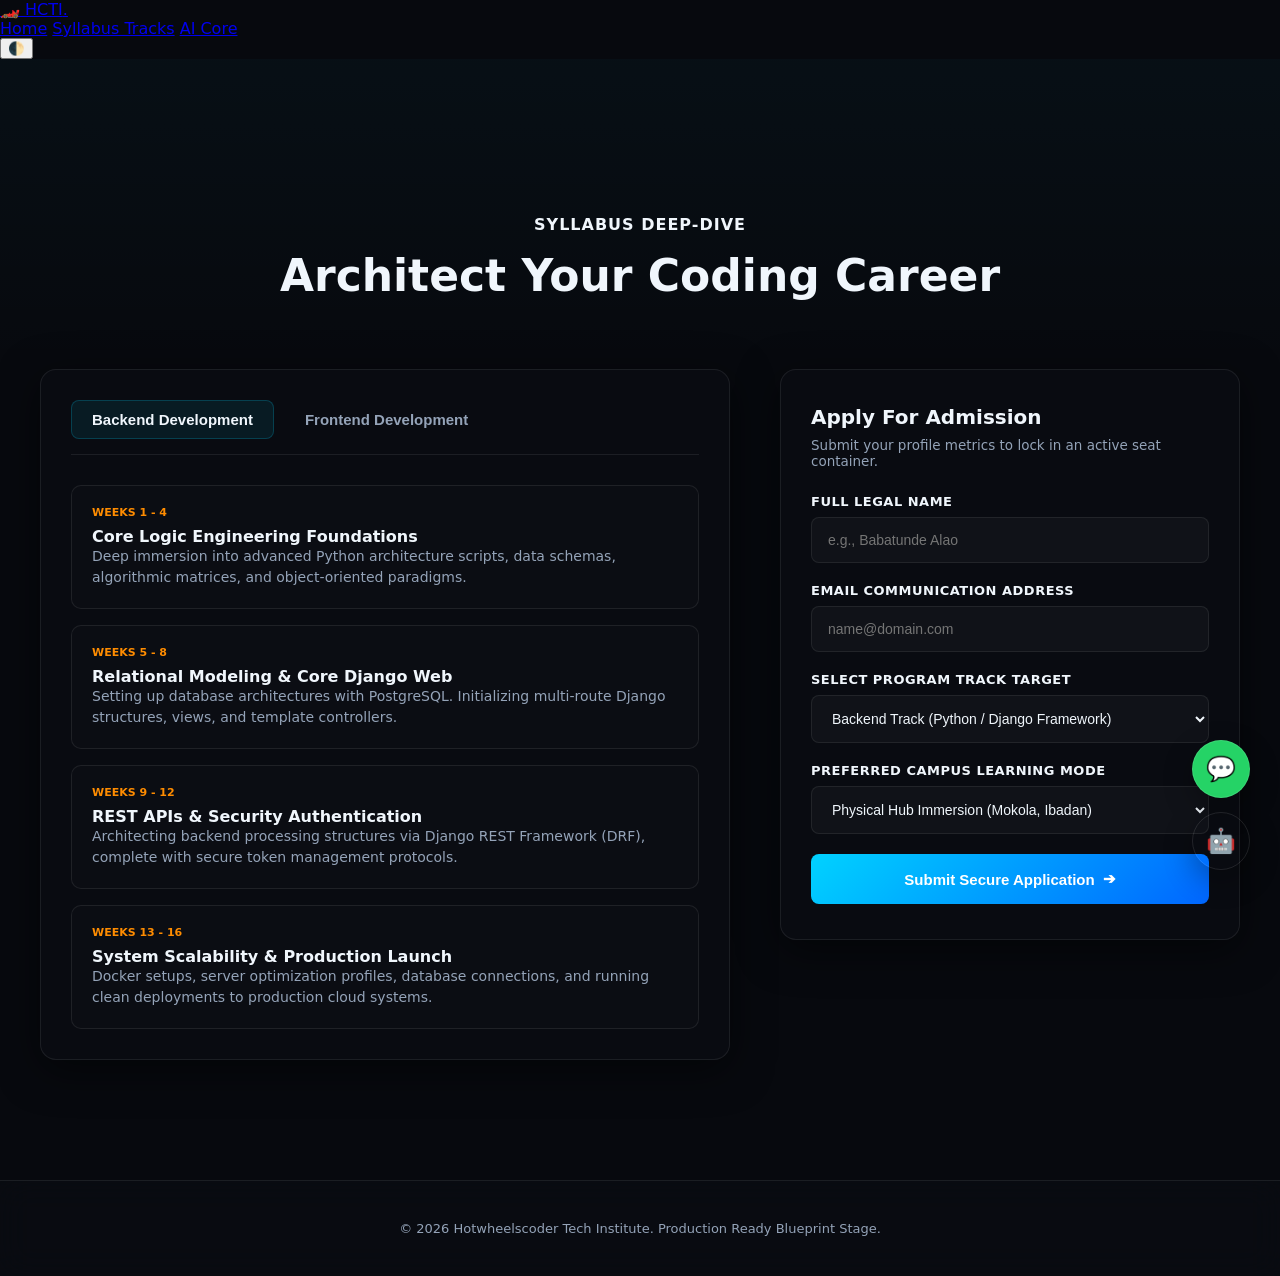
==== courses.html @ 7264a85c "push" ====
<!DOCTYPE html>
<html lang="en" data-theme="dark">
<head>
    <meta charset="UTF-8">
    <meta name="viewport" content="width=device-width, initial-scale=1.0">
    <title>Syllabus tracks & Admissions | HCTI</title>
    <link rel="stylesheet" href="css/variables.css">
    <link rel="stylesheet" href="css/navbar.css">
    <link rel="stylesheet" href="css/footer.css">
    <link rel="stylesheet" href="css/floating-chat.css">
    <link rel="stylesheet" href="css/velocity-bar.css">
    <link rel="stylesheet" href="css/courses-page.css">
</head>
<body id="top-viewport-anchor">

    <div class="hcti-velocity-container">
        <div class="velocity-progress-line" id="scrollProgressLine"></div>
    </div>

    <header class="main-navbar-header">
        <div class="navbar-container">
            <a href="index.html" class="nav-brand-logo">
                <span>🏎️</span> HCTI<span style="color: var(--brand-orange);">.</span>
            </a>
            <nav class="nav-links-wrapper" id="navLinksWrapper">
                <a href="index.html">Home</a>
                <a href="courses.html" class="active">Syllabus Tracks</a>
                <a href="#" id="nav-ai-link">AI Core</a>
            </nav>
            <div class="nav-action-cluster">
                <button class="theme-toggle-trigger" id="themeToggleBtn" aria-label="Toggle Color Theme">🌓</button>
            </div>
        </div>
    </header>

    <section class="courses-hero">
        <p style="color: var(--brand-blue); font-weight: 800; text-transform: uppercase; letter-spacing: 1px;">Syllabus Deep-Dive</p>
        <h1 style="font-size: clamp(28px, 4vw, 44px); font-weight: 900; color: var(--text-main); margin: 8px 0;">Architect Your Coding Career</h1>
    </section>

    <main class="courses-main-container">
        
        <section class="curriculum-card">
            <div class="track-toggle-tabs">
                <button class="track-tab-btn active" id="tabBackend">Backend Development</button>
                <button class="track-tab-btn" id="tabFrontend">Frontend Development</button>
            </div>

            <div class="curriculum-timeline" id="curriculumTimelineStage">
                </div>
        </section>

        <aside class="registration-sticky-sidebar">
            <div class="admission-form-card">
                <h3>Apply For Admission</h3>
                <p style="font-size: 13.5px; color: var(--text-muted); margin: 0 0 25px 0;">Submit your profile metrics to lock in an active seat container.</p>
                
                <form id="hctiAdmissionForm">
                    <div class="form-group">
                        <label for="studentName">Full Legal Name</label>
                        <input type="text" id="studentName" placeholder="e.g., Babatunde Alao" required>
                    </div>

                    <div class="form-group">
                        <label for="studentEmail">Email Communication Address</label>
                        <input type="email" id="studentEmail" placeholder="name@domain.com" required>
                    </div>

                    <div class="form-group">
                        <label for="targetTrack">Select Program Track Target</label>
                        <select id="targetTrack" required>
                            <option value="backend">Backend Track (Python / Django Framework)</option>
                            <option value="frontend">Frontend Track (Vanilla JS / System UI)</option>
                        </select>
                    </div>

                    <div class="form-group">
                        <label for="learningMode">Preferred Campus Learning Mode</label>
                        <select id="learningMode" required>
                            <option value="physical">Physical Hub Immersion (Mokola, Ibadan)</option>
                            <option value="virtual">Virtual Online Streaming Cohort</option>
                        </select>
                    </div>

                    <button type="submit" class="btn-submit-application">
                        <span>Submit Secure Application</span>
                        <span>➔</span>
                    </button>
                </form>
            </div>
        </aside>

    </main>

    <footer class="master-footer" style="background: var(--bg-nav-main); border-top: 1px solid var(--border-color); padding: 40px 24px; text-align: center;">
        <p style="font-size: 13px; color: var(--text-muted); margin: 0;">&copy; 2026 Hotwheelscoder Tech Institute. Production Ready Blueprint Stage.</p>
    </footer>

    <div class="hcti-floating-nexus">
        <a href="https://wa.me/234XXXXXXXXXX" target="_blank" class="floating-action-node node-whatsapp">💬</a>
        <div class="floating-action-node node-ai-trigger" id="floatingAiBtn">🤖</div>
    </div>

    <div class="hcti-chat-panel" id="hctiChatPanel">
        <div class="chat-panel-header">
            <div class="chat-panel-title-block"><h3>HCTI AI Core</h3><span class="chat-status-tag">Online</span></div>
            <button class="btn-chat-close" id="closeChatBtn">✕</button>
        </div>
        <div class="chat-messages-stage" id="chatMessageStage">
            <div class="msg-bubble ai-bot">Ask me any questions about our specific course tracks or pricing installments!</div>
        </div>
        <form class="chat-panel-footer-form" id="chatForm">
            <input type="text" id="chatInput" placeholder="Type data request..." required>
            <button type="submit" class="btn-chat-send">➔</button>
        </form>
    </div>

    <script src="js/theme.js"></script>
    <script src="js/navbar.js"></script>
    <script src="js/chat.js"></script>
    <script src="js/velocity.js"></script>
    <script src="js/registration.js"></script>
</body>
</html>
---- css/variables.css ----
/* css/variables.css */

/* CYBER DARK MODE */
:root[data-theme="dark"] {
    --bg-main: #07090e;
    --bg-nav-main: rgba(10, 12, 18, 0.85);
    --bg-nav-sub: rgba(16, 22, 35, 0.9);
    --bg-sidebar: #0b0f17;
    --text-main: #f0f6fc;
    --text-muted: #94a3b8;
    
    /* Premium Gradients from Logo */
    --brand-orange: linear-gradient(135deg, #ff4500 0%, #ff8c00 100%);
    --brand-blue: linear-gradient(135deg, #00d2ff 0%, #0066ff 100%);
    --brand-silver: linear-gradient(135deg, #ffffff 0%, #94a3b8 100%);
    --animated-hover-bg: linear-gradient(90deg, rgba(0, 210, 255, 0.15), rgba(255, 69, 0, 0.15));
    
    --border-color: rgba(255, 255, 255, 0.08);
    --shadow-premium: 0 10px 40px rgba(0, 0, 0, 0.5);
}

/* PREMIUM LIGHT MODE (No boring solid whites!) */
:root[data-theme="light"] {
    /* A rich, premium slate-to-blue silk gradient blend background */
    --bg-main: #f1f5f9;
    --bg-nav-main: rgba(239, 246, 255, 0.85);
    --bg-nav-sub: rgba(226, 232, 240, 0.9);
    --bg-sidebar: #ffffff;
    --text-main: #0f172a;
    --text-muted: #475569;
    
    /* High-contrast vibrant blends for light layout */
    --brand-orange: linear-gradient(135deg, #e64a19 0%, #f57c00 100%);
    --brand-blue: linear-gradient(135deg, #0091ea 0%, #0d47a1 100%);
    --brand-silver: linear-gradient(135deg, #1e293b 0%, #475569 100%);
    --animated-hover-bg: linear-gradient(90deg, rgba(0, 145, 234, 0.1), rgba(230, 74, 25, 0.1));
    
    --border-color: rgba(15, 23, 42, 0.08);
    --shadow-premium: 0 10px 40px rgba(15, 23, 42, 0.08);
}

body {
    background-color: var(--bg-main);
    color: var(--text-main);
    font-family: 'Segoe UI', system-ui, sans-serif;
    margin: 0;
    padding: 0;
    transition: background-color 0.4s ease, color 0.4s ease;
    overflow-x: hidden;
}
---- css/navbar.css ----
/* css/navbar.css */

/* --- MAIN TIER HEADER --- */
.main-nav {
    position: fixed;
    top: 0;
    left: 0;
    width: 100%;
    z-index: 10000;
    background: var(--bg-nav-main);
    backdrop-filter: blur(16px);
    -webkit-backdrop-filter: blur(16px);
    border-bottom: 1px solid var(--border-color);
    transition: all 0.3s ease;
}

.nav-container {
    max-width: 1400px;
    margin: 0 auto;
    padding: 12px 24px;
    display: flex;
    justify-content: space-between;
    align-items: center;
}

.nav-logo h1 {
    font-size: 22px;
    font-weight: 900;
    margin: 0;
    letter-spacing: 1.5px;
    background: var(--brand-orange);
    -webkit-background-clip: text;
    -webkit-text-fill-color: transparent;
}

/* Master Menu Container */
.menu-wrapper {
    display: flex;
    align-items: center;
    gap: 30px;
}

.nav-links {
    display: flex;
    align-items: center;
    gap: 25px;
    list-style: none;
    margin: 0;
    padding: 0;
}

.nav-links a {
    text-decoration: none;
    color: var(--text-main);
    font-weight: 600;
    font-size: 14px;
    padding: 8px 16px;
    border-radius: 6px;
    transition: all 0.3s ease;
}

/* Crazy Background Color Hover Animation for Main Links */
.nav-links a:not(.btn-style):hover {
    background: var(--animated-hover-bg);
    box-shadow: 0 4px 12px var(--border-color);
}

/* --- INTEGRATED UTILITY ACTIONS --- */
.nav-actions {
    display: flex;
    align-items: center;
    gap: 15px;
}

/* Premium Buttons */
.btn-style {
    text-decoration: none;
    font-weight: 700;
    font-size: 13px;
    padding: 10px 20px;
    border-radius: 8px;
    transition: transform 0.2s ease;
}
.btn-login {
    color: var(--text-main);
    border: 1px solid var(--border-color);
}
.btn-register {
    background: var(--brand-blue);
    color: #ffffff !important;
}
.btn-style:hover {
    transform: translateY(-2px);
}

/* Interactive Search Bar Panel */
.search-box {
    display: flex;
    align-items: center;
    position: relative;
}
.search-input {
    width: 180px;
    padding: 8px 14px;
    border-radius: 20px;
    border: 1px solid var(--border-color);
    background: rgba(0,0,0,0.05);
    color: var(--text-main);
    font-size: 13px;
    transition: width 0.4s ease;
}
:root[data-theme="dark"] .search-input {
    background: rgba(255,255,255,0.05);
}
.search-input:focus {
    width: 260px;
    outline: none;
    border-color: #0066ff;
}

/* --- DUAL STICKY TIER (SUB-NAVBAR) --- */
.sub-nav {
    position: fixed;
    top: 65px; /* Sits perfectly underneath Main Nav */
    left: 0;
    width: 100%;
    z-index: 9999;
    background: var(--bg-nav-sub);
    backdrop-filter: blur(12px);
    -webkit-backdrop-filter: blur(12px);
    border-bottom: 1px solid var(--border-color);
    box-shadow: var(--shadow-premium);
    transition: transform 0.3s ease;
}

.sub-container {
    max-width: 1400px;
    margin: 0 auto;
    padding: 8px 24px;
    display: flex;
    align-items: center;
}

.sub-links {
    display: flex;
    gap: 20px;
    list-style: none;
    margin: 0;
    padding: 0;
}

.sub-links a {
    text-decoration: none;
    color: var(--text-muted);
    font-size: 13px;
    font-weight: 500;
    transition: color 0.2s ease;
}
.sub-links a:hover {
    color: var(--text-main);
}

/* Floating AI Chat Trigger Badge */
.ai-badge {
    margin-left: auto;
    background: var(--brand-orange);
    color: #fff;
    font-size: 11px;
    font-weight: 800;
    padding: 4px 10px;
    border-radius: 20px;
    cursor: pointer;
    animation: pulseGlow 2s infinite alternate;
}

@keyframes pulseGlow {
    0% { transform: scale(1); box-shadow: 0 0 0 rgba(255,69,0,0); }
    100% { transform: scale(1.05); box-shadow: 0 0 12px rgba(255,69,0,0.4); }
}

/* Controls Header Toggles */
.theme-toggle-btn {
    background: none;
    border: none;
    font-size: 16px;
    cursor: pointer;
}
.menu-trigger {
    display: none;
    flex-direction: column;
    gap: 5px;
    background: none;
    border: none;
    cursor: pointer;
}
.menu-trigger span {
    width: 24px;
    height: 3px;
    background: var(--text-main);
    border-radius: 2px;
}

/* --- MOBILE RESPONSIVENESS CAPABILITIES --- */
@media (max-width: 1024px) {
    .sub-nav {
        display: none; /* Hide standard subbar on portable dimensions */
    }
    .menu-trigger {
        display: flex;
    }
    .menu-wrapper {
        position: fixed;
        top: 0;
        right: -100%;
        width: 320px;
        height: 100vh;
        background: var(--bg-sidebar);
        flex-direction: column;
        align-items: flex-start;
        justify-content: flex-start;
        padding: 100px 30px;
        gap: 35px;
        transition: right 0.4s cubic-bezier(0.77, 0, 0.175, 1);
        box-shadow: -10px 0 40px rgba(0,0,0,0.2);
    }
    .menu-wrapper.active {
        right: 0;
    }
    .nav-links, .nav-actions {
        flex-direction: column;
        align-items: flex-start;
        width: 100%;
    }
    .search-input {
        width: 100%;
    }
    .search-input:focus {
        width: 100%;
    }
    
    /* Injected Dropdown Group for Mobile Side-panel */
    .mobile-dropdown-group {
        width: 100%;
        border-top: 1px solid var(--border-color);
        padding-top: 15px;
    }
    .mobile-dropdown-title {
        font-size: 12px;
        font-weight: 700;
        color: var(--text-muted);
        text-transform: uppercase;
        margin-bottom: 10px;
    }
}
---- css/footer.css ----
/* css/footer.css */

.master-footer {
    background: var(--bg-nav-main);
    backdrop-filter: blur(16px);
    -webkit-backdrop-filter: blur(16px);
    border-top: 1px solid var(--border-color);
    padding: 80px 24px 30px 24px;
    margin-top: 40px;
    position: relative;
    z-index: 10;
}

.footer-max-width {
    max-width: 1400px;
    margin: 0 auto;
}

/* ==========================================================================
   TIER 1: UPPER BRANDING & NEWSLETTER DECK
   ========================================================================== */
.footer-top-deck {
    display: flex;
    justify-content: space-between;
    align-items: center;
    gap: 40px;
    padding-bottom: 40px;
    border-bottom: 1px solid var(--border-color);
    margin-bottom: 50px;
}

/* Premium Logo Placeholder Graphic Box */
.footer-logo-box {
    display: flex;
    flex-direction: column;
    gap: 8px;
}

.footer-dummy-logo {
    font-size: 22px;
    font-weight: 900;
    letter-spacing: -0.5px;
    color: var(--text-main);
    display: flex;
    align-items: center;
    gap: 10px;
}

/* Premium Pulsing Hub Status Dot Indicator */
.status-indicator-pill {
    display: inline-flex;
    align-items: center;
    gap: 6px;
    font-size: 11px;
    font-weight: 700;
    text-transform: uppercase;
    letter-spacing: 0.5px;
    background: rgba(0, 255, 136, 0.06);
    color: #00ff88;
    padding: 4px 10px;
    border-radius: 50px;
    border: 1px solid rgba(0, 255, 136, 0.15);
    width: fit-content;
}

.pulse-dot {
    width: 6px;
    height: 6px;
    background: #00ff88;
    border-radius: 50%;
    box-shadow: 0 0 8px #00ff88;
    animation: neonPulse 1.8s infinite ease-in-out;
}

@keyframes neonPulse {
    0% { transform: scale(0.9); opacity: 0.6; }
    50% { transform: scale(1.2); opacity: 1; box-shadow: 0 0 14px #00ff88; }
    100% { transform: scale(0.9); opacity: 0.6; }
}

/* High-End Newsletter Box Form Input */
.footer-newsletter-box {
    display: flex;
    background: rgba(255, 255, 255, 0.02);
    border: 1px solid var(--border-color);
    padding: 6px;
    border-radius: 50px;
    width: 100%;
    max-width: 420px;
    transition: border-color 0.3s ease;
}

.footer-newsletter-box:focus-within {
    border-color: rgba(0, 102, 255, 0.4);
}

.footer-newsletter-box input {
    background: transparent;
    border: none;
    outline: none;
    padding: 0 20px;
    color: var(--text-main);
    font-size: 14px;
    flex-grow: 1;
}

.footer-newsletter-box input::placeholder {
    color: var(--text-muted);
}

.btn-newsletter-submit {
    background: var(--brand-blue);
    color: #ffffff;
    border: none;
    outline: none;
    padding: 12px 26px;
    border-radius: 50px;
    font-size: 13px;
    font-weight: 700;
    cursor: pointer;
    transition: all 0.3s ease;
}

.btn-newsletter-submit:hover {
    background: var(--brand-orange);
    box-shadow: 0 4px 12px var(--glow-orange);
}

/* ==========================================================================
   TIER 2: THE NAVIGATION WEB LINKS GRID
   ========================================================================== */
.footer-links-grid {
    display: grid;
    grid-template-columns: repeat(4, 1fr);
    gap: 40px;
    padding-bottom: 50px;
    border-bottom: 1px solid var(--border-color);
}

.footer-column h4 {
    font-size: 14px;
    font-weight: 800;
    text-transform: uppercase;
    letter-spacing: 1px;
    color: var(--text-main);
    margin: 0 0 20px 0;
}

.footer-column ul {
    list-style: none;
    padding: 0;
    margin: 0;
    display: flex;
    flex-direction: column;
    gap: 12px;
}

.footer-column ul li a {
    font-size: 14px;
    color: var(--text-muted);
    text-decoration: none;
    transition: color 0.2s ease, transform 0.2s ease;
    display: inline-block;
}

.footer-column ul li a:hover {
    color: var(--text-main);
    transform: translateX(4px); /* Interactive nudge slide forward */
}

/* ==========================================================================
   TIER 3: BASE BAR & COPYRIGHT ENGINE
   ========================================================================== */
.footer-base-bar {
    display: flex;
    justify-content: space-between;
    align-items: center;
    padding-top: 30px;
}

.copyright-text {
    font-size: 13px;
    color: var(--text-muted);
    margin: 0;
}

.btn-back-to-top {
    background: transparent;
    border: 1px solid var(--border-color);
    color: var(--text-muted);
    width: 40px;
    height: 40px;
    border-radius: 50%;
    display: flex;
    align-items: center;
    justify-content: center;
    cursor: pointer;
    text-decoration: none;
    font-size: 14px;
    transition: all 0.3s ease;
}

.btn-back-to-top:hover {
    border-color: var(--text-main);
    color: var(--text-main);
    transform: translateY(-4px);
}

/* ==========================================================================
   ⚡ MEDIA RESPONSIVENESS ADAPTATIONS 
   ========================================================================== */
@media (max-width: 968px) {
    .footer-links-grid {
        grid-template-columns: repeat(2, 1fr); /* Collapse grid to 2x2 on tablets */
        gap: 30px;
    }
    .footer-top-deck {
        flex-direction: column; /* Stack logo above form field on tablets */
        align-items: flex-start;
        gap: 24px;
    }
    .footer-newsletter-box {
        max-width: 100%; /* Stretch search line input fully onto available spaces */
    }
}

@media (max-width: 480px) {
    .footer-links-grid {
        grid-template-columns: 1fr; /* Collapse down to 1 clean column on small phones */
        gap: 25px;
    }
    .footer-base-bar {
        flex-direction: column-reverse; /* Put arrow control safely atop copy lines */
        gap: 20px;
        text-align: center;
    }
    .master-footer {
        padding: 50px 20px 24px 20px;
    }
}
---- css/floating-chat.css ----
/* css/floating-chat.css */

/* --- TIER 1: FLOATING ACTION BUTTONS HUB --- */
.hcti-floating-nexus {
    position: fixed;
    bottom: 30px;
    right: 30px;
    display: flex;
    flex-direction: column;
    gap: 14px;
    z-index: 999; /* Keeps it layered above all section assets safely */
}

.floating-action-node {
    width: 56px;
    height: 56px;
    border-radius: 50%;
    display: flex;
    align-items: center;
    justify-content: center;
    font-size: 24px;
    cursor: pointer;
    text-decoration: none;
    box-shadow: 0 10px 30px rgba(0, 0, 0, 0.3);
    border: 1px solid rgba(255, 255, 255, 0.1);
    transition: transform 0.3s cubic-bezier(0.16, 1, 0.3, 1), box-shadow 0.3s ease;
}

.floating-action-node:hover {
    transform: scale(1.1) translateY(-4px);
}

/* Individual Platform Branding Tints */
.node-whatsapp {
    background: #25D366;
    color: #ffffff;
}
.node-whatsapp:hover {
    box-shadow: 0 10px 25px rgba(37, 211, 102, 0.4);
}

.node-ai-trigger {
    background: linear-gradient(135deg, var(--brand-blue) 0%, #00d2ff 100%);
    color: #ffffff;
}
.node-ai-trigger:hover {
    box-shadow: 0 10px 25px var(--glow-blue);
}

/* --- TIER 2: HIGH-END SLIDE-UP AI CHAT PANEL --- */
.hcti-chat-panel {
    position: fixed;
    bottom: 105px;
    right: 30px;
    width: 380px;
    height: 500px;
    background: var(--bg-nav-main);
    backdrop-filter: blur(20px);
    -webkit-backdrop-filter: blur(20px);
    border: 1px solid var(--border-color);
    border-radius: 16px;
    box-shadow: var(--shadow-premium);
    display: flex;
    flex-direction: column;
    overflow: hidden;
    z-index: 1000;
    
    /* Animation Properties: Hidden by default */
    opacity: 0;
    transform: translateY(30px) scale(0.95);
    pointer-events: none;
    transition: all 0.4s cubic-bezier(0.16, 1, 0.3, 1);
}

/* Active Class triggered via JavaScript */
.hcti-chat-panel.active {
    opacity: 1;
    transform: translateY(0) scale(1);
    pointer-events: auto;
}

/* Panel Header Structure */
.chat-panel-header {
    background: linear-gradient(90deg, rgba(0, 102, 255, 0.1), rgba(0, 210, 255, 0.1));
    border-bottom: 1px solid var(--border-color);
    padding: 16px 20px;
    display: flex;
    justify-content: space-between;
    align-items: center;
}

.chat-panel-title-block {
    display: flex;
    align-items: center;
    gap: 10px;
}

.chat-panel-title-block h3 {
    font-size: 15px;
    font-weight: 800;
    color: var(--text-main);
    margin: 0;
}

.chat-status-tag {
    font-size: 10px;
    color: #00ff88;
    background: rgba(0, 255, 136, 0.08);
    padding: 2px 6px;
    border-radius: 4px;
    font-weight: 700;
    text-transform: uppercase;
}

.btn-chat-close {
    background: transparent;
    border: none;
    color: var(--text-muted);
    font-size: 18px;
    cursor: pointer;
    transition: color 0.2s ease;
}
.btn-chat-close:hover {
    color: var(--text-main);
}

/* Conversational Message Stage Window */
.chat-messages-stage {
    flex-grow: 1;
    padding: 20px;
    overflow-y: auto;
    display: flex;
    flex-direction: column;
    gap: 14px;
}

/* Clean Message Balloon Layouts */
.msg-bubble {
    max-width: 80%;
    padding: 12px 16px;
    border-radius: 14px;
    font-size: 13.5px;
    line-height: 1.5;
}

.msg-bubble.ai-bot {
    background: rgba(255, 255, 255, 0.04);
    color: var(--text-main);
    border: 1px solid var(--border-color);
    align-self: flex-start;
    border-bottom-left-radius: 4px;
}

.msg-bubble.user-client {
    background: var(--brand-blue);
    color: #ffffff;
    align-self: flex-end;
    border-bottom-right-radius: 4px;
}

/* Chat Footer Text Input Form Row */
.chat-panel-footer-form {
    border-top: 1px solid var(--border-color);
    padding: 12px;
    display: flex;
    gap: 8px;
    background: rgba(0, 0, 0, 0.1);
}

.chat-panel-footer-form input {
    flex-grow: 1;
    background: rgba(255, 255, 255, 0.03);
    border: 1px solid var(--border-color);
    outline: none;
    border-radius: 30px;
    padding: 0 16px;
    color: var(--text-main);
    font-size: 13px;
}

.btn-chat-send {
    width: 36px;
    height: 36px;
    border-radius: 50%;
    background: var(--brand-blue);
    border: none;
    color: #ffffff;
    cursor: pointer;
    display: flex;
    align-items: center;
    justify-content: center;
    font-size: 14px;
    transition: background 0.2s ease;
}
.btn-chat-send:hover {
    background: var(--brand-orange);
}

/* --- RESPONSIVE ADJUSTMENT FOR PHONES --- */
@media (max-width: 480px) {
    .hcti-chat-panel {
        width: calc(100% - 40px);
        right: 20px;
        left: 20px;
        bottom: 95px;
        height: 440px;
    }
    .hcti-floating-nexus {
        bottom: 20px;
        right: 20px;
    }
}
---- css/velocity-bar.css ----
/* css/velocity-bar.css */

/* Top Container Frame Anchor */
.hcti-velocity-container {
    position: fixed;
    top: 0;
    left: 0;
    width: 100%;
    height: 4px; /* Razor-thin premium profile line */
    background: transparent;
    z-index: 2000; /* Layered at the absolute top, above navigation headers */
    pointer-events: none; /* Prevents interference with clicks on navbar links */
}

/* The actual expanding line indicator */
.velocity-progress-line {
    height: 100%;
    width: 0%; /* Maintained dynamically via JavaScript metrics calculation */
    background: linear-gradient(90deg, var(--brand-orange) 0%, var(--brand-blue) 100%);
    box-shadow: 0 2px 10px rgba(0, 210, 255, 0.4); /* High-tech glowing footprint */
    transition: width 0.1s cubic-bezier(0.16, 1, 0.3, 1);
}
---- css/courses-page.css ----
/* css/courses-page.css */

.courses-hero {
    padding: 140px 24px 60px 24px;
    text-align: center;
    background: linear-gradient(180deg, rgba(0, 210, 255, 0.03) 0%, transparent 100%);
}

.courses-main-container {
    max-width: 1200px;
    margin: 0 auto;
    padding: 0 24px 80px 24px;
    display: grid;
    grid-template-columns: 1.2fr 0.8fr;
    gap: 50px;
}

/* ==========================================================================
   CURRICULUM EXPLORER ACCORDION STYLES
   ========================================================================== */
.curriculum-card {
    background: var(--bg-nav-main);
    border: 1px solid var(--border-color);
    border-radius: 16px;
    padding: 30px;
    box-shadow: var(--shadow-premium);
}

.track-toggle-tabs {
    display: flex;
    gap: 10px;
    margin-bottom: 30px;
    border-bottom: 1px solid var(--border-color);
    padding-bottom: 15px;
}

.track-tab-btn {
    background: transparent;
    border: 1px solid transparent;
    color: var(--text-muted);
    padding: 10px 20px;
    font-size: 15px;
    font-weight: 800;
    cursor: pointer;
    border-radius: 8px;
    transition: all 0.3s ease;
}

.track-tab-btn.active {
    background: rgba(0, 210, 255, 0.08);
    border-color: rgba(0, 210, 255, 0.2);
    color: var(--brand-blue);
}

.curriculum-timeline {
    display: flex;
    flex-direction: column;
    gap: 16px;
}

.syllabus-week-module {
    border: 1px solid var(--border-color);
    border-radius: 10px;
    padding: 20px;
    background: rgba(255, 255, 255, 0.01);
}

.module-header {
    display: flex;
    justify-content: space-between;
    margin-bottom: 8px;
}

.module-badge {
    font-size: 11px;
    font-weight: 800;
    text-transform: uppercase;
    color: #ff8c00;
}

.module-title {
    font-size: 16px;
    font-weight: 700;
    color: var(--text-main);
    margin: 0;
}

.module-details {
    font-size: 14px;
    color: var(--text-muted);
    line-height: 1.5;
    margin: 0;
}

/* ==========================================================================
   PREMIUM APPLICATION ADMISSION FORM STYLES
   ========================================================================== */
.registration-sticky-sidebar {
    position: sticky;
    top: 150px;
    height: fit-content;
}

.admission-form-card {
    background: var(--bg-nav-main);
    border: 1px solid var(--border-color);
    border-radius: 16px;
    padding: 35px 30px;
    box-shadow: var(--shadow-premium);
}

.admission-form-card h3 {
    font-size: 20px;
    font-weight: 800;
    color: var(--text-main);
    margin: 0 0 8px 0;
}

.form-group {
    margin-bottom: 20px;
}

.form-group label {
    display: block;
    font-size: 13px;
    font-weight: 700;
    color: var(--text-main);
    margin-bottom: 8px;
    text-transform: uppercase;
    letter-spacing: 0.5px;
}

.form-group input, .form-group select {
    width: 100%;
    box-sizing: border-box;
    background: rgba(255, 255, 255, 0.03);
    border: 1px solid var(--border-color);
    padding: 14px 16px;
    border-radius: 8px;
    color: var(--text-main);
    font-size: 14px;
    outline: none;
    transition: border-color 0.3s ease;
}

.form-group input:focus, .form-group select:focus {
    border-color: var(--brand-blue);
}

.btn-submit-application {
    width: 100%;
    background: var(--brand-blue);
    color: #ffffff;
    border: none;
    padding: 16px;
    border-radius: 8px;
    font-size: 15px;
    font-weight: 800;
    cursor: pointer;
    transition: all 0.3s ease;
    display: flex;
    justify-content: center;
    align-items: center;
    gap: 8px;
}

.btn-submit-application:hover {
    background: var(--brand-orange);
    box-shadow: 0 6px 20px var(--glow-orange);
}

/* ==========================================================================
   RESPONSIVE DESIGN SYSTEM MEDIA ARRAYS
   ========================================================================== */
@media (max-width: 968px) {
    .courses-main-container {
        grid-template-columns: 1fr;
        gap: 40px;
    }
    .registration-sticky-sidebar {
        position: relative;
        top: 0;
    }
}
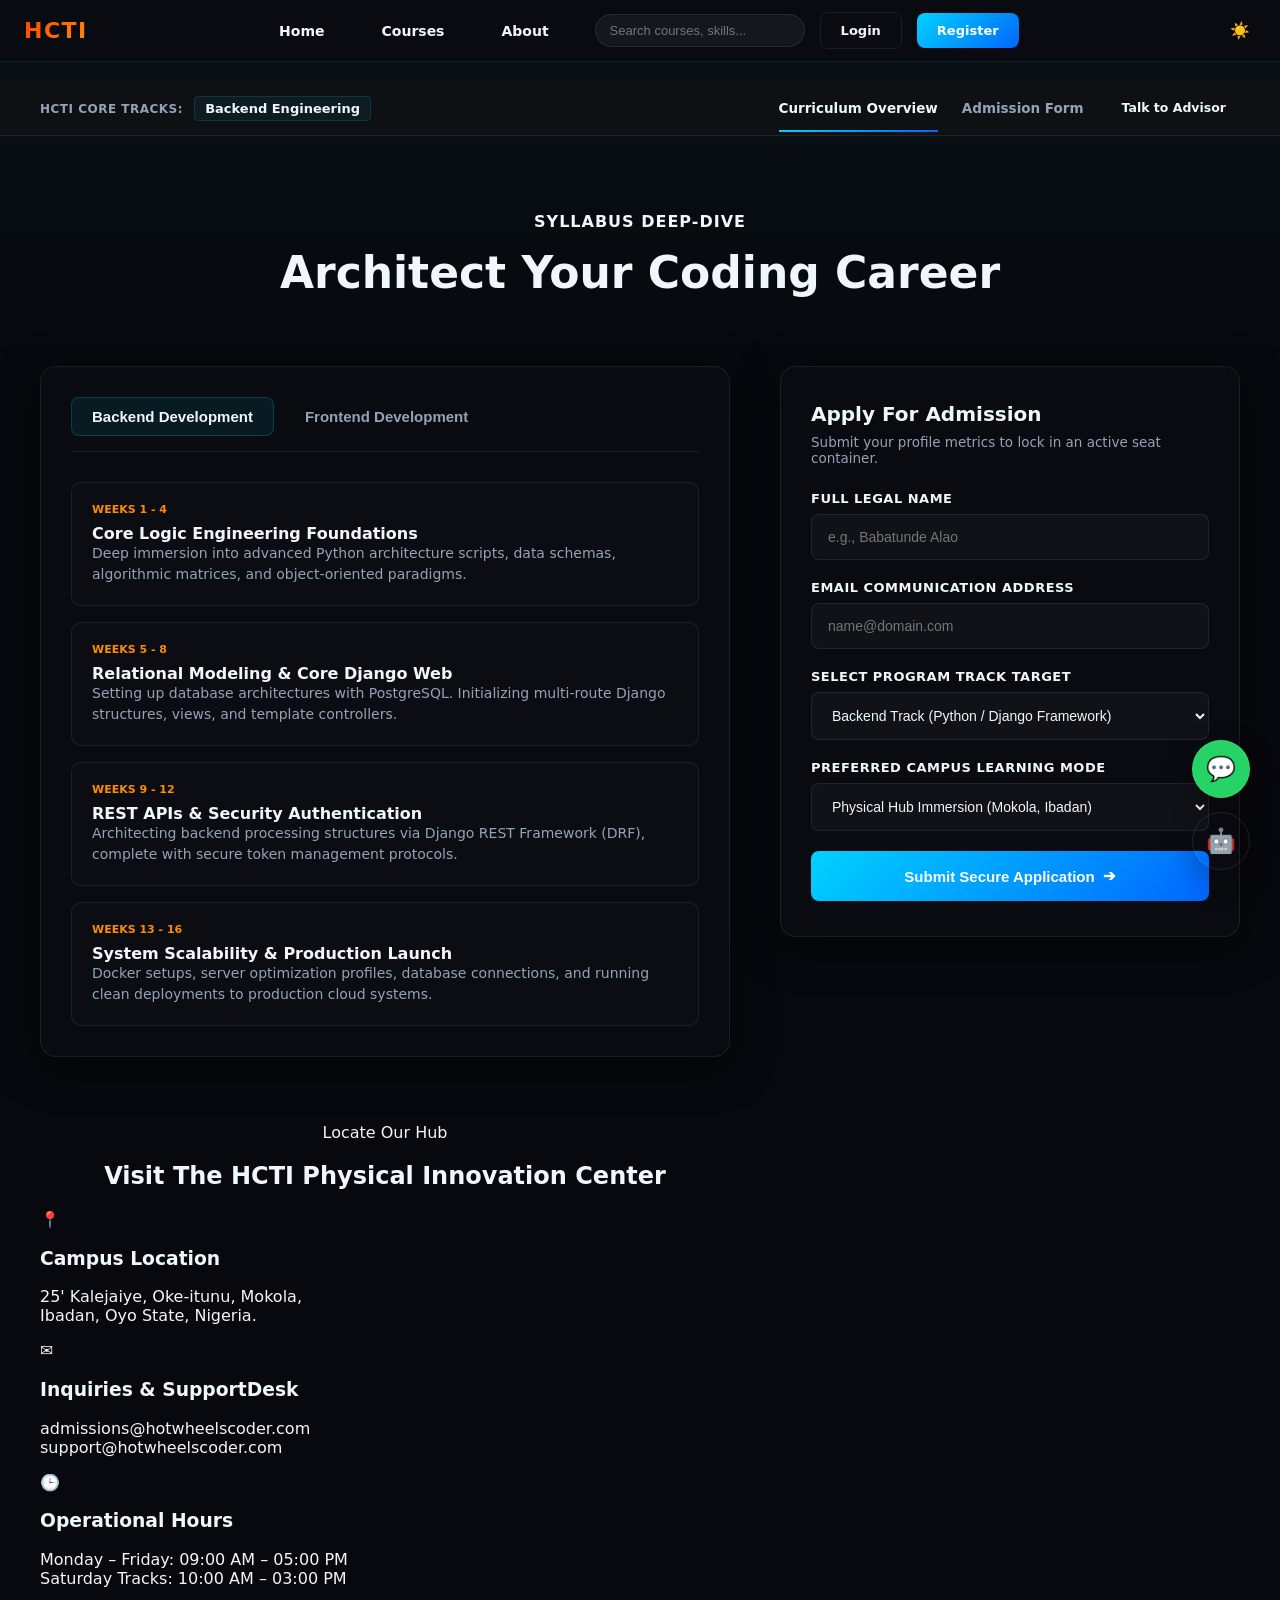
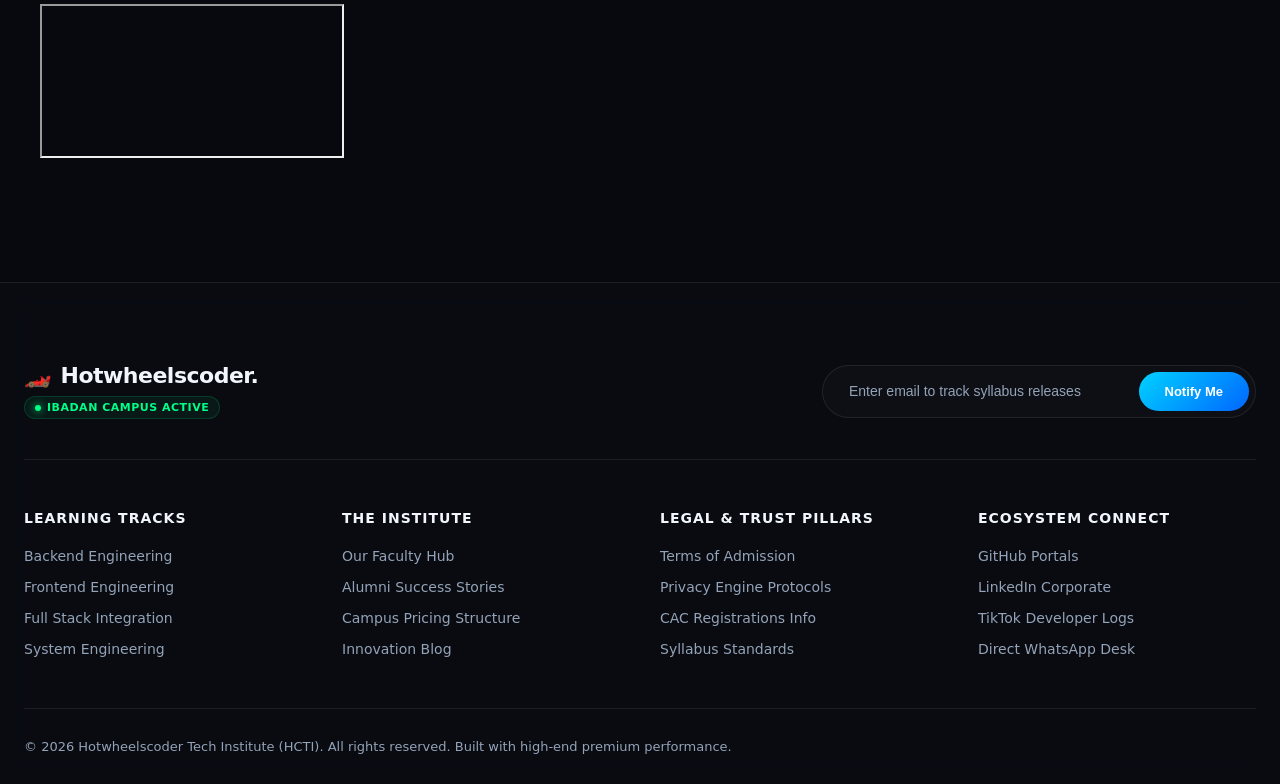
==== commit 61b1f215: "push" ====
--- a/courses.html
+++ b/courses.html
@@ -17,21 +17,55 @@
         <div class="velocity-progress-line" id="scrollProgressLine"></div>
     </div>
 
-    <header class="main-navbar-header">
-        <div class="navbar-container">
-            <a href="index.html" class="nav-brand-logo">
-                <span>🏎️</span> HCTI<span style="color: var(--brand-orange);">.</span>
-            </a>
-            <nav class="nav-links-wrapper" id="navLinksWrapper">
-                <a href="index.html">Home</a>
-                <a href="courses.html" class="active">Syllabus Tracks</a>
-                <a href="#" id="nav-ai-link">AI Core</a>
-            </nav>
-            <div class="nav-action-cluster">
-                <button class="theme-toggle-trigger" id="themeToggleBtn" aria-label="Toggle Color Theme">🌓</button>
-            </div>
-        </div>
-    </header>
+    <nav class="main-nav">
+        <div class="nav-container">
+            <div class="nav-logo">
+                <h1>HCTI</h1>
+            </div>
+
+            <div class="menu-wrapper" id="menuWrapper">
+                <ul class="nav-links">
+                    <li><a href="index.html">Home</a></li>
+                    <li><a href="courses.html">Courses</a></li>
+                    <li><a href="about.html">About</a></li>
+                </ul>
+
+                <div class="nav-actions">
+                    <div class="search-box">
+                        <input type="text" class="search-input" placeholder="Search courses, skills...">
+                    </div>
+                    <a href="login.html" class="btn-style btn-login">Login</a>
+                    <a href="register.html" class="btn-style btn-register">Register</a>
+                </div>
+                
+                <div id="mobileSubnavContainer"></div>
+            </div>
+
+            <div class="nav-controls" style="display: flex; align-items: center; gap: 15px;">
+                <button class="theme-toggle-btn" id="themeToggle">☀️</button>
+                <button class="menu-trigger" id="menuBtn">
+                    <span></span>
+                    <span></span>
+                    <span></span>
+                </button>
+            </div>
+        </div>
+    </nav>
+
+    <div class="courses-subnav" id="coursesSubnav">
+        <div class="subnav-container">
+            <div class="subnav-left">
+                <span class="subnav-program-indicator">HCTI Core Tracks:</span>
+                <span class="subnav-active-track-name" id="subnavTrackIndicator">Backend Engineering</span>
+            </div>
+            
+            <div class="subnav-right-anchors">
+                <a href="#curriculum-section" class="subnav-anchor-link active" id="anchorOverview">Curriculum Overview</a>
+                <a href="#hctiAdmissionForm" class="subnav-anchor-link" id="anchorApply">Admission Form</a>
+                <a href="https://wa.me/234XXXXXXXXXX" target="_blank" class="subnav-cta-mini">Talk to Advisor</a>
+            </div>
+        </div>
+    </div>
 
     <section class="courses-hero">
         <p style="color: var(--brand-blue); font-weight: 800; text-transform: uppercase; letter-spacing: 1px;">Syllabus Deep-Dive</p>
@@ -90,10 +124,134 @@
             </div>
         </aside>
 
+
+        <section id="campus-nexus" class="contact-map-section">
+            <div class="section-header" style="text-align: center;">
+                <p class="section-subtitle">Locate Our Hub</p>
+                <h2 class="section-title">Visit The HCTI Physical Innovation Center</h2>
+            </div>
+
+            <div class="nexus-grid">
+                
+                <div class="contact-info-panel">
+                    
+                    <div class="info-nexus-row">
+                        <div class="info-icon-sphere">📍</div>
+                        <div class="info-details">
+                            <h3>Campus Location</h3>
+                            <p>25' Kalejaiye, Oke-itunu, Mokola,<br>Ibadan, Oyo State, Nigeria.</p>
+                        </div>
+                    </div>
+
+                    <div class="info-nexus-row">
+                        <div class="info-icon-sphere">✉️</div>
+                        <div class="info-details">
+                            <h3>Inquiries & SupportDesk</h3>
+                            <p>admissions@hotwheelscoder.com<br>support@hotwheelscoder.com</p>
+                        </div>
+                    </div>
+
+                    <div class="info-nexus-row">
+                        <div class="info-icon-sphere">🕒</div>
+                        <div class="info-details">
+                            <h3>Operational Hours</h3>
+                            <p>Monday – Friday: 09:00 AM – 05:00 PM<br>Saturday Tracks: 10:00 AM – 03:00 PM</p>
+                        </div>
+                    </div>
+
+                </div>
+
+                <div class="map-frame-wrapper">
+                    <iframe 
+                        src="https://maps.google.com/maps?q=Oke-itunu,%20Mokola,%20Ibadan,%20Nigeria&t=&z=15&ie=UTF-8&iwloc=&output=embed" 
+                        allowfullscreen="" 
+                        loading="lazy" 
+                        referrerpolicy="no-referrer-when-downgrade">
+                    </iframe>
+                </div>
+
+            </div>
+        </section>
+
     </main>
 
-    <footer class="master-footer" style="background: var(--bg-nav-main); border-top: 1px solid var(--border-color); padding: 40px 24px; text-align: center;">
-        <p style="font-size: 13px; color: var(--text-muted); margin: 0;">&copy; 2026 Hotwheelscoder Tech Institute. Production Ready Blueprint Stage.</p>
+
+
+    <footer class="master-footer">
+        <div class="footer-max-width">
+            
+            <div class="footer-top-deck">
+                <div class="footer-logo-box">
+                    <div class="footer-dummy-logo">
+                        <span>🏎️</span>
+                        <span>Hotwheelscoder<span style="color: var(--brand-orange);">.</span></span>
+                    </div>
+                    <div class="status-indicator-pill">
+                        <div class="pulse-dot"></div>
+                        <span>Ibadan Campus Active</span>
+                    </div>
+                </div>
+
+                <form class="footer-newsletter-box" onsubmit="event.preventDefault();">
+                    <input type="email" placeholder="Enter email to track syllabus releases" required>
+                    <button type="submit" class="btn-newsletter-submit">Notify Me</button>
+                </form>
+            </div>
+
+            <div class="footer-links-grid">
+                
+                <div class="footer-column">
+                    <h4>Learning Tracks</h4>
+                    <ul>
+                        <li><a href="#">Backend Engineering</a></li>
+                        <li><a href="#">Frontend Engineering</a></li>
+                        <li><a href="#">Full Stack Integration</a></li>
+                        <li><a href="#">System Engineering</a></li>
+                    </ul>
+                </div>
+
+                <div class="footer-column">
+                    <h4>The Institute</h4>
+                    <ul>
+                        <li><a href="#">Our Faculty Hub</a></li>
+                        <li><a href="#">Alumni Success Stories</a></li>
+                        <li><a href="#">Campus Pricing Structure</a></li>
+                        <li><a href="#">Innovation Blog</a></li>
+                    </ul>
+                </div>
+
+                <div class="footer-column">
+                    <h4>Legal & Trust Pillars</h4>
+                    <ul>
+                        <li><a href="#">Terms of Admission</a></li>
+                        <li><a href="#">Privacy Engine Protocols</a></li>
+                        <li><a href="#">CAC Registrations Info</a></li>
+                        <li><a href="#">Syllabus Standards</a></li>
+                    </ul>
+                </div>
+
+                <div class="footer-column">
+                    <h4>Ecosystem Connect</h4>
+                    <ul>
+                        <li><a href="#">GitHub Portals</a></li>
+                        <li><a href="#">LinkedIn Corporate</a></li>
+                        <li><a href="#">TikTok Developer Logs</a></li>
+                        <li><a href="#">Direct WhatsApp Desk</a></li>
+                    </ul>
+                </div>
+
+            </div>
+
+            <div class="footer-base-bar">
+                <p class="copyright-text">
+                    &copy; 2026 Hotwheelscoder Tech Institute (HCTI). All rights reserved. 
+                    Built with high-end premium performance.
+                </p>
+                <!-- <a href="#" class="btn-back-to-top" title="Scroll To Top">▲</a> -->
+                <!-- <a href="#top-viewport-anchor" class="btn-back-to-top" title="Scroll To Top">▲</a> -->
+            </div>
+
+        </div>
     </footer>
 
     <div class="hcti-floating-nexus">
--- a/css/courses-page.css
+++ b/css/courses-page.css
@@ -181,4 +181,120 @@
         position: relative;
         top: 0;
     }
+}
+
+.courses-subnav {
+    width: 100%;
+    background: rgba(18, 18, 20, 0.8);
+    backdrop-filter: blur(14px);
+    -webkit-backdrop-filter: blur(14px);
+    border-bottom: 1px solid var(--border-color);
+    position: sticky;
+    top: 80px; /* Sits completely flush below your 80px main-nav */
+    z-index: 980; /* Layers right beneath dropdown panels but cleanly stays above page columns */
+    transition: all 0.3s ease;
+}
+
+.subnav-container {
+    max-width: 1200px;
+    margin: 0 auto;
+    padding: 14px 24px;
+    display: flex;
+    justify-content: space-between;
+    align-items: center;
+}
+
+/* Left side indicator typography configuration */
+.subnav-program-indicator {
+    font-size: 12px;
+    font-weight: 700;
+    color: var(--text-muted);
+    text-transform: uppercase;
+    letter-spacing: 0.5px;
+    margin-right: 6px;
+}
+
+.subnav-active-track-name {
+    font-size: 13px;
+    font-weight: 800;
+    color: var(--brand-blue);
+    background: rgba(0, 210, 255, 0.06);
+    padding: 4px 10px;
+    border-radius: 4px;
+    border: 1px solid rgba(0, 210, 255, 0.15);
+}
+
+/* Right side navigation metrics */
+.subnav-right-anchors {
+    display: flex;
+    align-items: center;
+    gap: 24px;
+}
+
+.subnav-anchor-link {
+    font-size: 13.5px;
+    color: var(--text-muted);
+    text-decoration: none;
+    font-weight: 700;
+    position: relative;
+    transition: color 0.2s ease;
+}
+
+.subnav-anchor-link:hover, .subnav-anchor-link.active {
+    color: var(--text-main);
+}
+
+/* Underline accent glow indicator */
+.subnav-anchor-link.active::after {
+    content: '';
+    position: absolute;
+    bottom: -16px;
+    left: 0;
+    width: 100%;
+    height: 2px;
+    background: var(--brand-blue);
+    box-shadow: 0 0 8px var(--brand-blue);
+}
+
+/* Compact micro contextual CTA button */
+.subnav-cta-mini {
+    background: transparent;
+    border: 1px solid var(--brand-orange);
+    color: var(--brand-orange);
+    padding: 6px 14px;
+    font-size: 12.5px;
+    font-weight: 800;
+    border-radius: 6px;
+    text-decoration: none;
+    transition: all 0.3s ease;
+}
+
+.subnav-cta-mini:hover {
+    background: var(--brand-orange);
+    color: #ffffff;
+    box-shadow: 0 4px 12px var(--glow-orange);
+}
+
+/* ==========================================================================
+   ⚡ MOBILE SUB-NAV ADAPTATIONS
+   ========================================================================== */
+@media (max-width: 768px) {
+    .subnav-left {
+        display: none; /* Hide indicator text strings to preserve space on small viewports */
+    }
+    .subnav-container {
+        justify-content: center;
+        padding: 12px 16px;
+    }
+    .subnav-right-anchors {
+        width: 100%;
+        justify-content: space-between;
+        gap: 12px;
+    }
+    .subnav-anchor-link {
+        font-size: 12px;
+    }
+    .subnav-anchor-link.active::after {
+        bottom: -14px;
+    }
 }
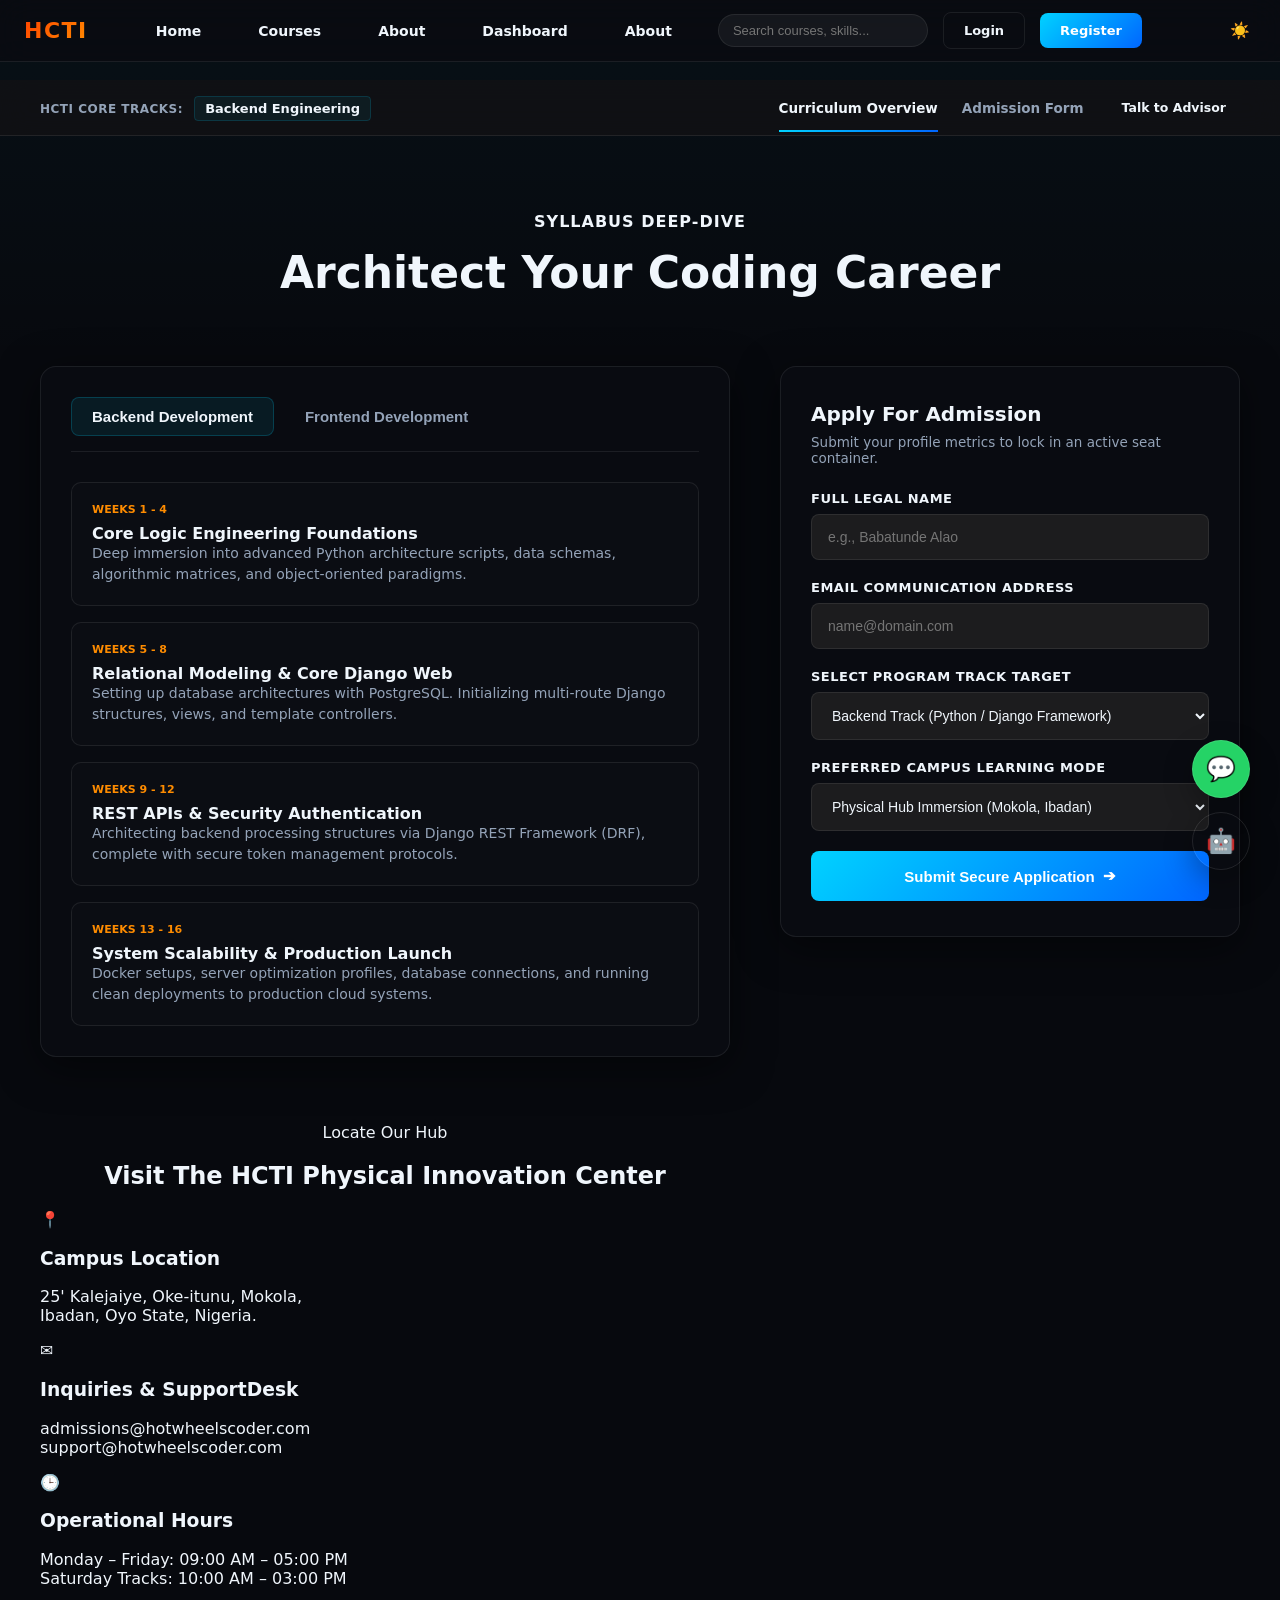
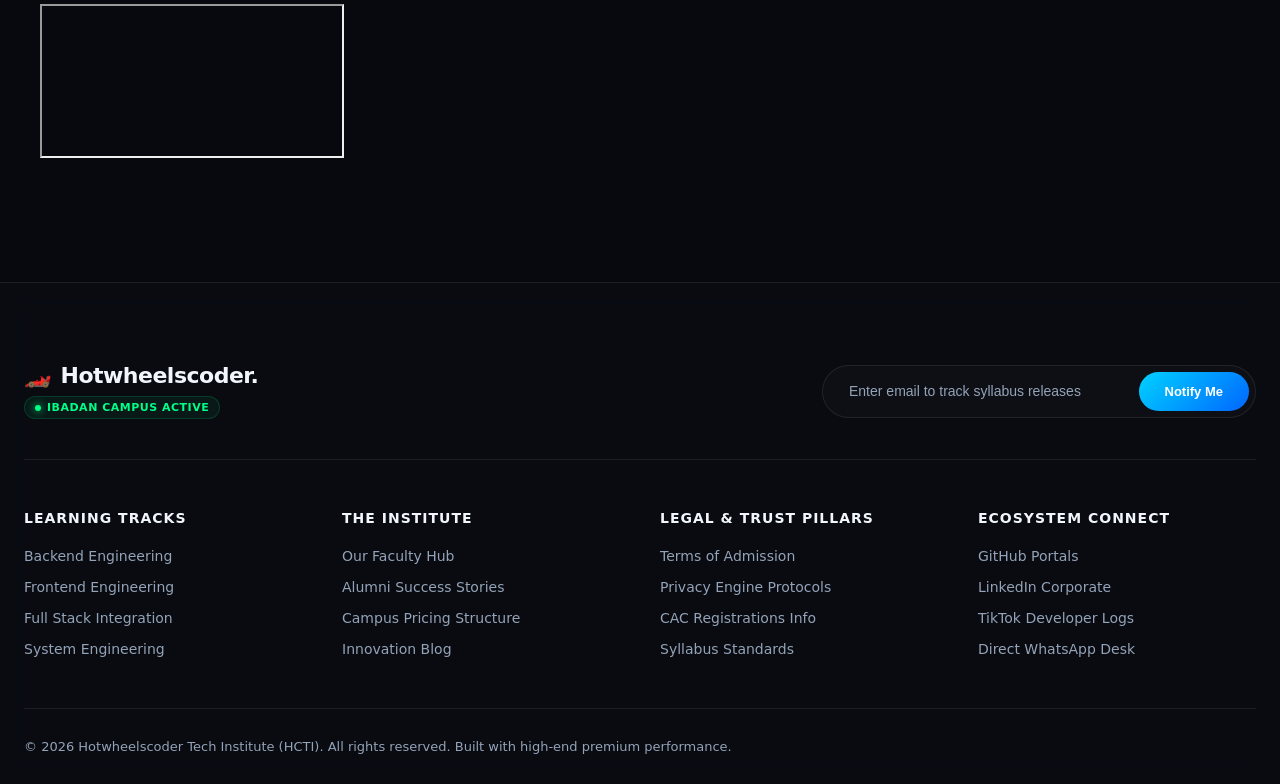
==== commit 10f5a298: "push" ====
--- a/courses.html
+++ b/courses.html
@@ -28,6 +28,7 @@
                     <li><a href="index.html">Home</a></li>
                     <li><a href="courses.html">Courses</a></li>
                     <li><a href="about.html">About</a></li>
+                    <li><a href="#" id="navDashboardLink">Dashboard</a></li> <li><a href="about.html">About</a></li>
                 </ul>
 
                 <div class="nav-actions">
--- a/css/courses-page.css
+++ b/css/courses-page.css
@@ -133,14 +133,20 @@
 .form-group input, .form-group select {
     width: 100%;
     box-sizing: border-box;
-    background: rgba(255, 255, 255, 0.03);
+    background: #1c1c1e; /* Explicit deep charcoal fallback for dark mode */
     border: 1px solid var(--border-color);
     padding: 14px 16px;
     border-radius: 8px;
     color: var(--text-main);
     font-size: 14px;
     outline: none;
-    transition: border-color 0.3s ease;
+    transition: all 0.3s ease;
+}
+
+/* Ensure the dropdown list options also render with a dark background */
+.form-group select option {
+    background-color: #1c1c1e;
+    color: var(--text-main);
 }
 
 .form-group input:focus, .form-group select:focus {
